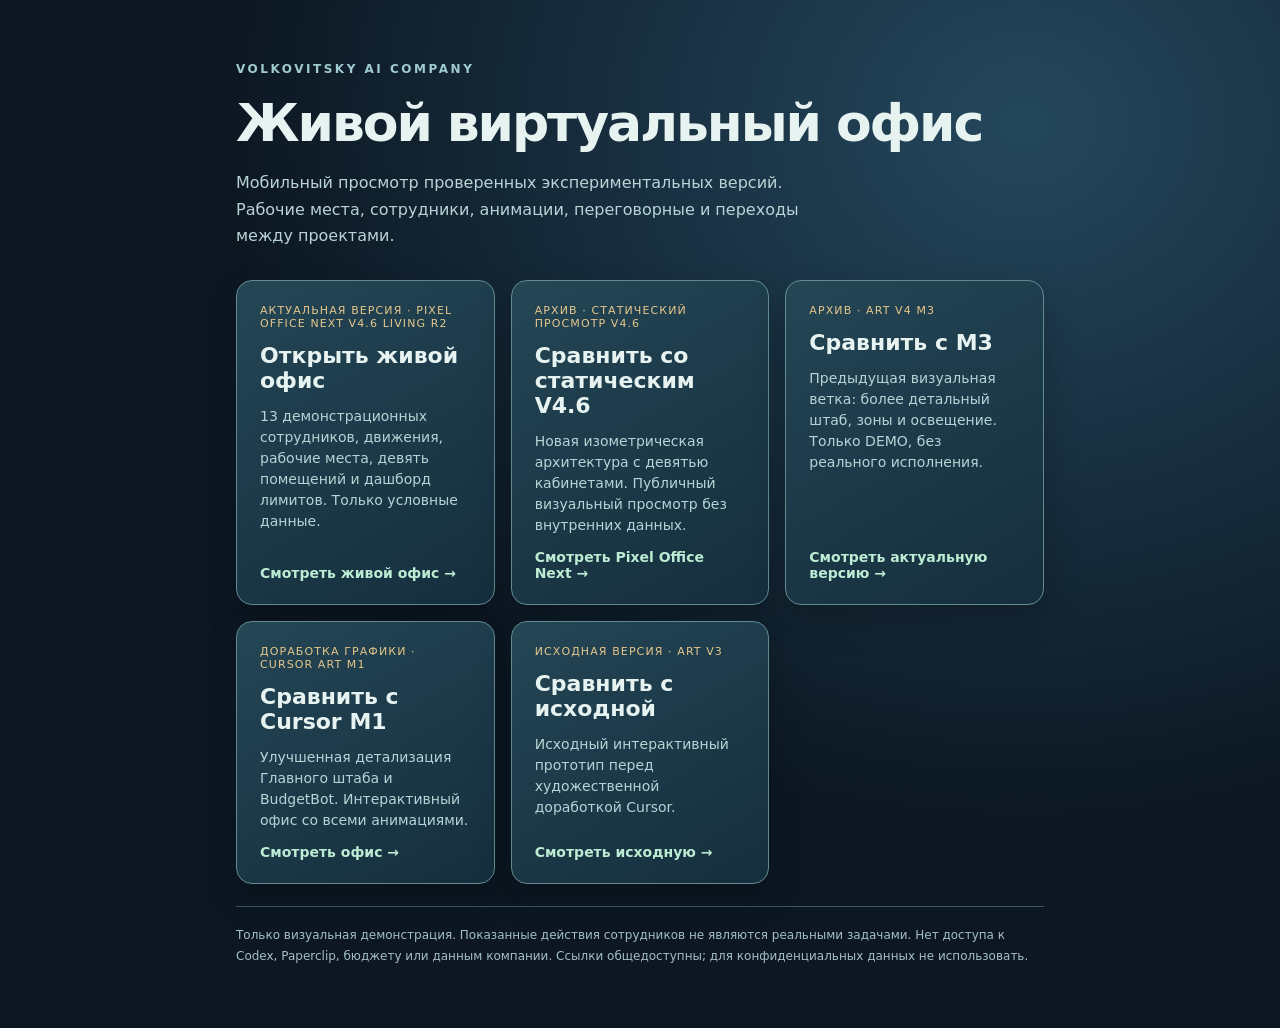
==== index.html @ 5b184249 "fix: publish corrected isometric office labels" ====
<!doctype html>
<html lang="ru"><head><meta charset="utf-8">
<meta name="viewport" content="width=device-width,initial-scale=1,viewport-fit=cover">
<meta name="theme-color" content="#101b26">
<meta name="robots" content="noindex,nofollow,noarchive">
<title>VOLKOVITSKY AI COMPANY — демо виртуального офиса</title>
<style>
:root{color-scheme:dark;font-family:-apple-system,BlinkMacSystemFont,"Segoe UI",system-ui,sans-serif}
*{box-sizing:border-box}
body{margin:0;min-height:100svh;background:radial-gradient(ellipse at 80% 12%,#24475d,transparent 55%),#0c1722;color:#e6f3f1}
main{max-width:850px;margin:auto;padding:clamp(25px,6vw,62px) 21px}
.brand{font-size:12px;letter-spacing:.21em;font-weight:800;color:#a0cbcf}
h1{font-size:clamp(28px,5vw,52px);letter-spacing:-.04em;line-height:1.08;margin:19px 0}
.lead{max-width:620px;color:#bad3d7;line-height:1.65}
.grid{display:grid;grid-template-columns:repeat(auto-fit,minmax(240px,1fr));gap:16px;margin:31px 0 22px}
a.card{display:flex;flex-direction:column;gap:13px;text-decoration:none;color:inherit;
background:linear-gradient(150deg,#244655,#152e3d);border:1px solid #628b91;border-radius:16px;
padding:23px;min-height:213px;box-shadow:0 15px 35px #0003}
a.card:focus-visible,a.card:hover{outline:2px solid #b3ebd3;outline-offset:2px}
.card strong{font-size:22px}.card p{font-size:14px;line-height:1.5;margin:0;color:#b6d4d6;flex:1}
.open{color:#bcecd3;font-weight:800;font-size:14px}
.tag{font-size:11px;color:#e6c68b;text-transform:uppercase;letter-spacing:.1em}
footer{border-top:1px solid #3b5962;padding-top:18px;color:#a4c0c5;font-size:12px;line-height:1.7}
</style></head><body><main>
<div class="brand">VOLKOVITSKY AI COMPANY</div>
<h1>Живой виртуальный офис</h1>
<p class="lead">Мобильный просмотр проверенных экспериментальных версий. Рабочие места, сотрудники, анимации, переговорные и переходы между проектами.</p>
<div class="grid">
<a class="card" href="./next-v46-living-r2/">
<span class="tag">Актуальная версия · Pixel Office Next V4.6 Living R2</span>
<strong>Открыть живой офис</strong>
<p>13 демонстрационных сотрудников, движения, рабочие места, девять помещений и дашборд лимитов. Только условные данные.</p>
<span class="open">Смотреть живой офис →</span>
</a>
<a class="card" href="./next-v46/">
<span class="tag">Архив · статический просмотр V4.6</span>
<strong>Сравнить со статическим V4.6</strong>
<p>Новая изометрическая архитектура с девятью кабинетами. Публичный визуальный просмотр без внутренних данных.</p>
<span class="open">Смотреть Pixel Office Next →</span>
</a>
<a class="card" href="./m3/">
<span class="tag">Архив · ART V4 M3</span>
<strong>Сравнить с M3</strong>
<p>Предыдущая визуальная ветка: более детальный штаб, зоны и освещение. Только DEMO, без реального исполнения.</p>
<span class="open">Смотреть актуальную версию →</span>
</a>
<a class="card" href="./cursor/">
<span class="tag">Доработка графики · Cursor ART M1</span>
<strong>Сравнить с Cursor M1</strong>
<p>Улучшенная детализация Главного штаба и BudgetBot. Интерактивный офис со всеми анимациями.</p>
<span class="open">Смотреть офис →</span>
</a>
<a class="card" href="./v3/">
<span class="tag">Исходная версия · ART V3</span>
<strong>Сравнить с исходной</strong>
<p>Исходный интерактивный прототип перед художественной доработкой Cursor.</p>
<span class="open">Смотреть исходную →</span>
</a>
</div>
<footer>
Только визуальная демонстрация. Показанные действия сотрудников не являются реальными задачами.
Нет доступа к Codex, Paperclip, бюджету или данным компании.
Ссылки общедоступны; для конфиденциальных данных не использовать.
</footer>
</main></body></html>
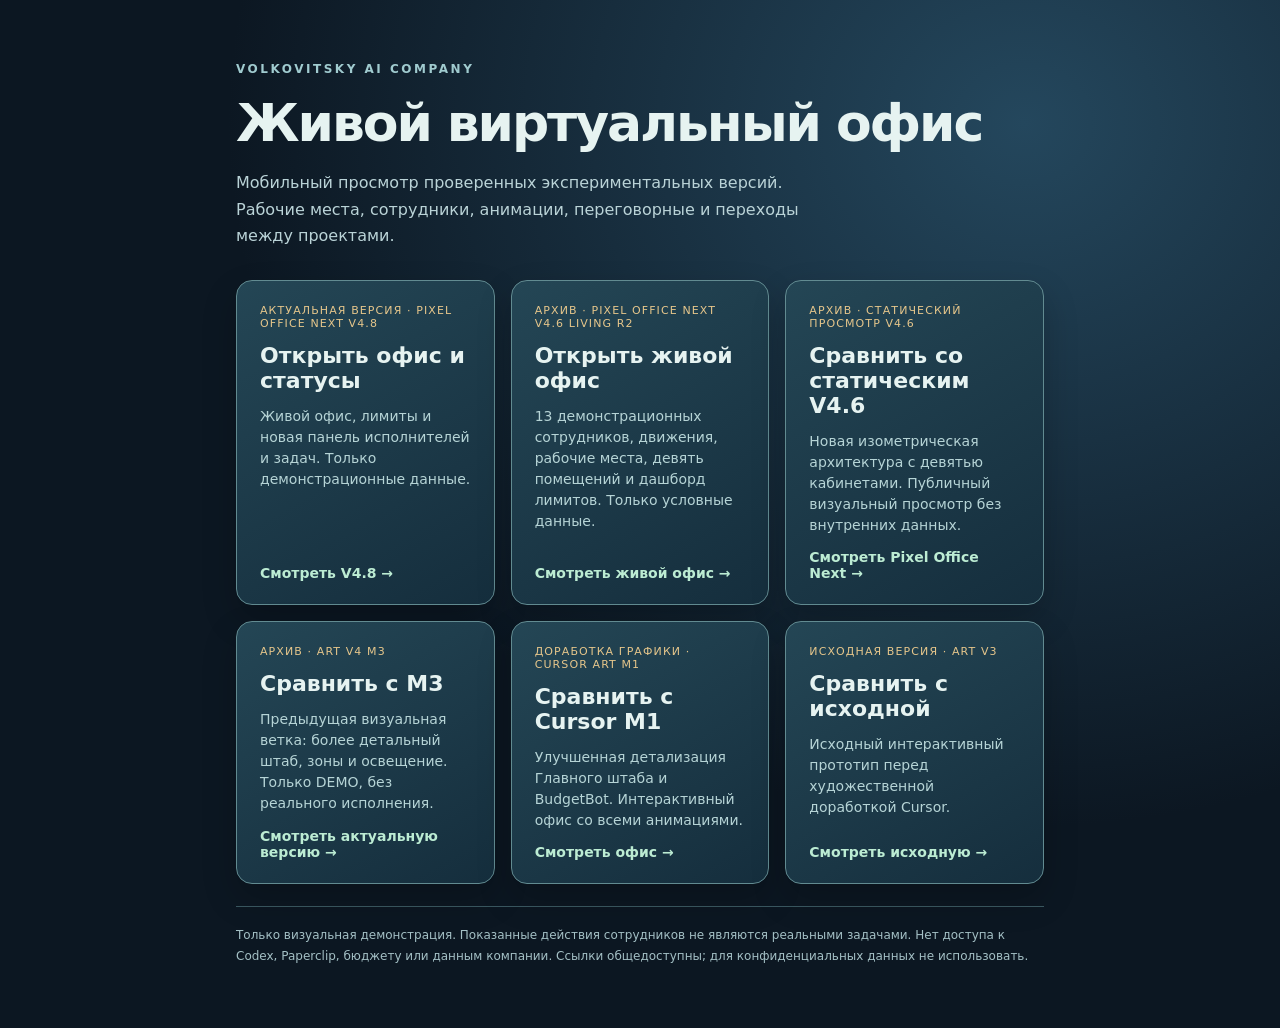
==== commit 0e9b903a: "feat: publish synthetic V4.8 executor dashboard demo" ====
--- a/index.html
+++ b/index.html
@@ -26,8 +26,9 @@
 <h1>Живой виртуальный офис</h1>
 <p class="lead">Мобильный просмотр проверенных экспериментальных версий. Рабочие места, сотрудники, анимации, переговорные и переходы между проектами.</p>
 <div class="grid">
+<a class="card" href="./next-v48-demo/"><span class="tag">Актуальная версия · Pixel Office Next V4.8</span><strong>Открыть офис и статусы</strong><p>Живой офис, лимиты и новая панель исполнителей и задач. Только демонстрационные данные.</p><span class="open">Смотреть V4.8 →</span></a>
 <a class="card" href="./next-v46-living-r2/">
-<span class="tag">Актуальная версия · Pixel Office Next V4.6 Living R2</span>
+<span class="tag">Архив · Pixel Office Next V4.6 Living R2</span>
 <strong>Открыть живой офис</strong>
 <p>13 демонстрационных сотрудников, движения, рабочие места, девять помещений и дашборд лимитов. Только условные данные.</p>
 <span class="open">Смотреть живой офис →</span>
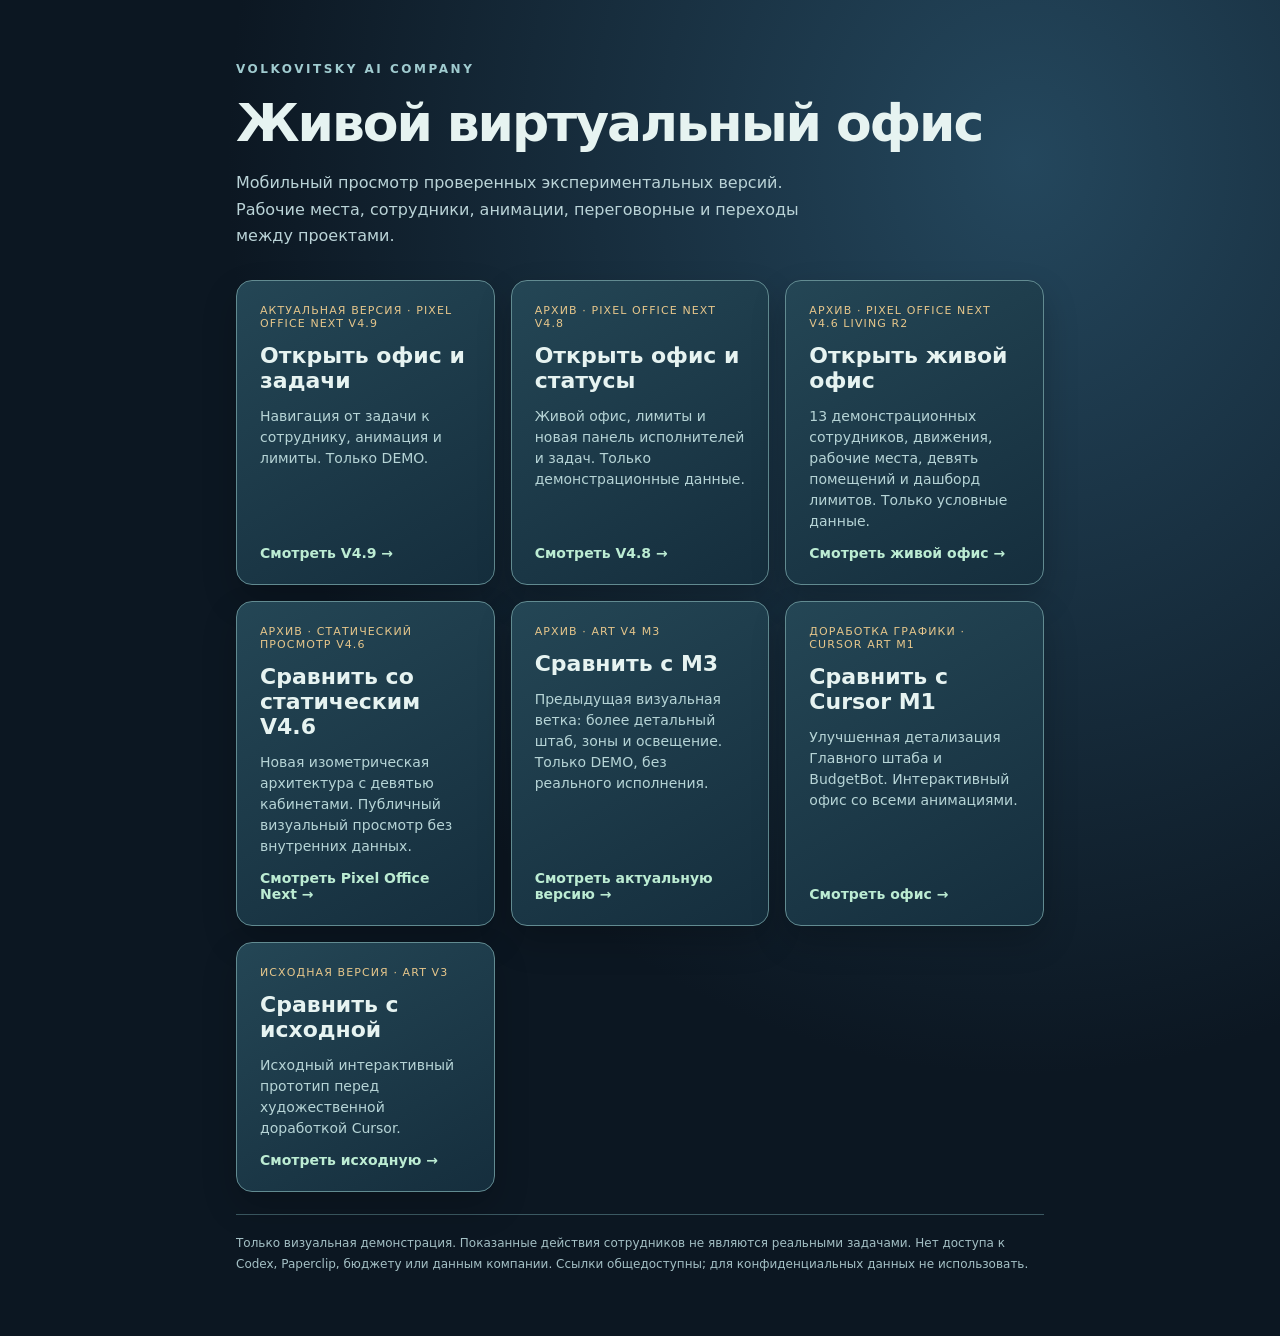
==== commit 976c3dce: "feat: publish V4.9 synthetic assignment navigation demo" ====
--- a/index.html
+++ b/index.html
@@ -25,8 +25,8 @@
 <div class="brand">VOLKOVITSKY AI COMPANY</div>
 <h1>Живой виртуальный офис</h1>
 <p class="lead">Мобильный просмотр проверенных экспериментальных версий. Рабочие места, сотрудники, анимации, переговорные и переходы между проектами.</p>
-<div class="grid">
-<a class="card" href="./next-v48-demo/"><span class="tag">Актуальная версия · Pixel Office Next V4.8</span><strong>Открыть офис и статусы</strong><p>Живой офис, лимиты и новая панель исполнителей и задач. Только демонстрационные данные.</p><span class="open">Смотреть V4.8 →</span></a>
+<div class="grid"><a class="card" href="./next-v49-demo/"><span class="tag">Актуальная версия · Pixel Office Next V4.9</span><strong>Открыть офис и задачи</strong><p>Навигация от задачи к сотруднику, анимация и лимиты. Только DEMO.</p><span class="open">Смотреть V4.9 →</span></a>
+<a class="card" href="./next-v48-demo/"><span class="tag">Архив · Pixel Office Next V4.8</span><strong>Открыть офис и статусы</strong><p>Живой офис, лимиты и новая панель исполнителей и задач. Только демонстрационные данные.</p><span class="open">Смотреть V4.8 →</span></a>
 <a class="card" href="./next-v46-living-r2/">
 <span class="tag">Архив · Pixel Office Next V4.6 Living R2</span>
 <strong>Открыть живой офис</strong>
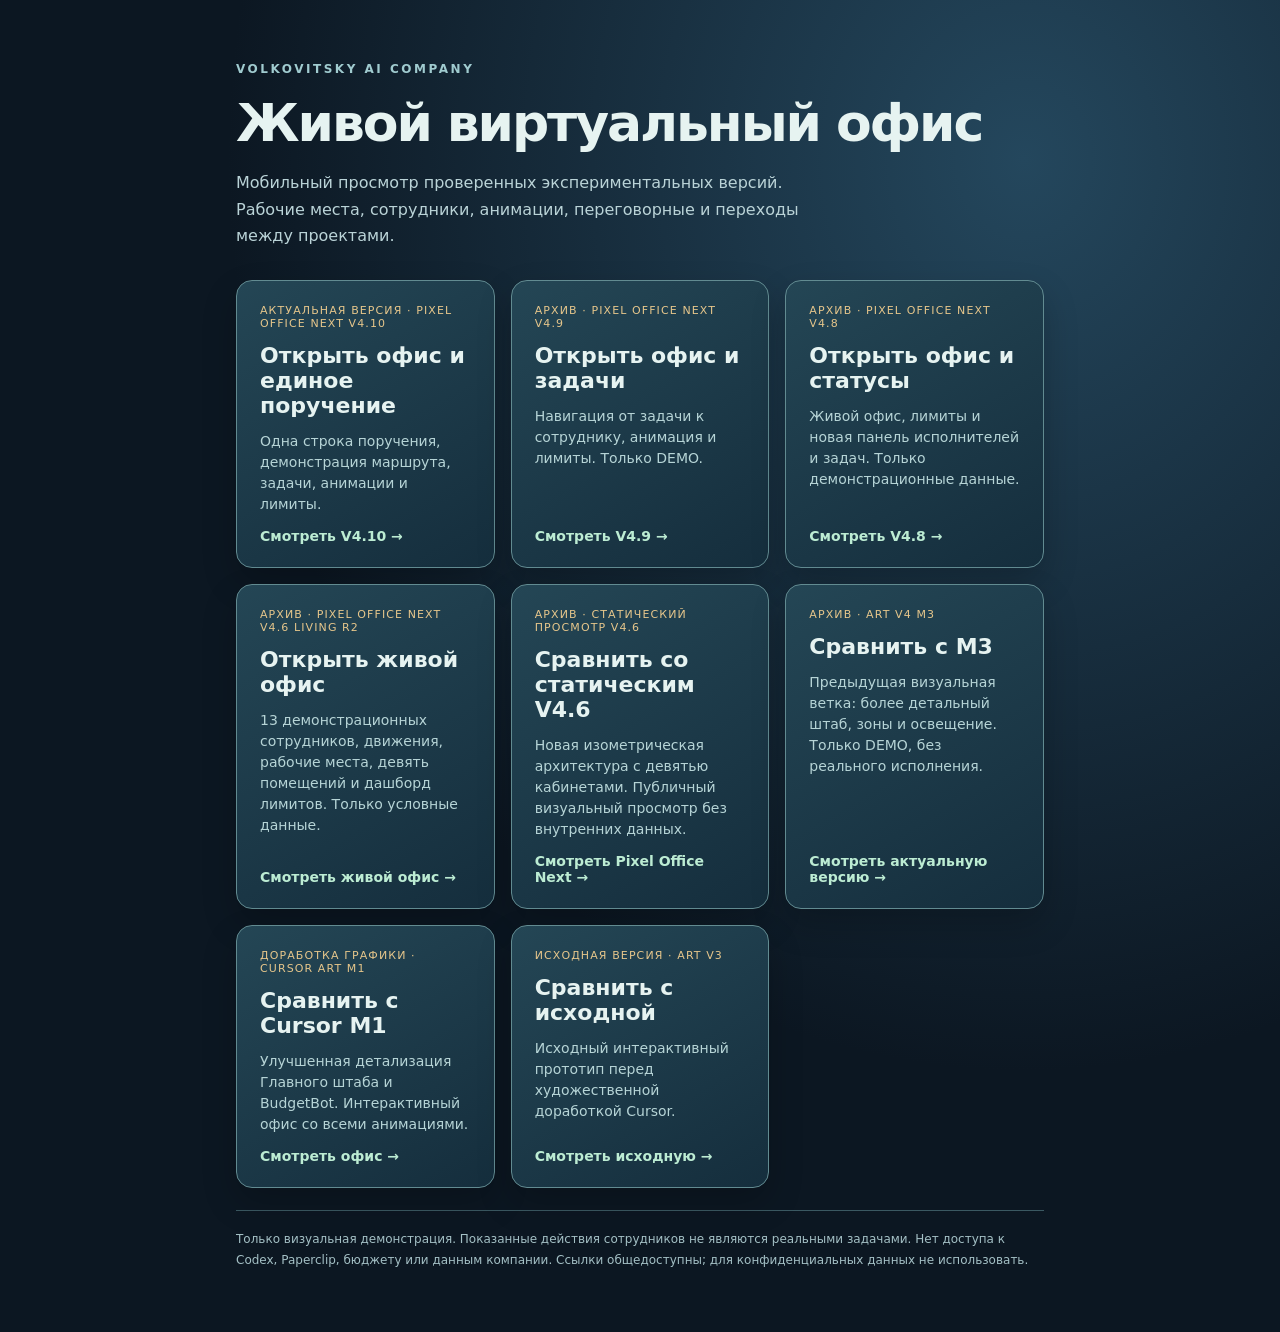
==== commit 6bc4c980: "feat: publish V4.10 single-message intake layout demo" ====
--- a/index.html
+++ b/index.html
@@ -25,7 +25,7 @@
 <div class="brand">VOLKOVITSKY AI COMPANY</div>
 <h1>Живой виртуальный офис</h1>
 <p class="lead">Мобильный просмотр проверенных экспериментальных версий. Рабочие места, сотрудники, анимации, переговорные и переходы между проектами.</p>
-<div class="grid"><a class="card" href="./next-v49-demo/"><span class="tag">Актуальная версия · Pixel Office Next V4.9</span><strong>Открыть офис и задачи</strong><p>Навигация от задачи к сотруднику, анимация и лимиты. Только DEMO.</p><span class="open">Смотреть V4.9 →</span></a>
+<div class="grid"><a class="card" href="./next-v410-demo/"><span class="tag">Актуальная версия · Pixel Office Next V4.10</span><strong>Открыть офис и единое поручение</strong><p>Одна строка поручения, демонстрация маршрута, задачи, анимации и лимиты.</p><span class="open">Смотреть V4.10 →</span></a><a class="card" href="./next-v49-demo/"><span class="tag">Архив · Pixel Office Next V4.9</span><strong>Открыть офис и задачи</strong><p>Навигация от задачи к сотруднику, анимация и лимиты. Только DEMO.</p><span class="open">Смотреть V4.9 →</span></a>
 <a class="card" href="./next-v48-demo/"><span class="tag">Архив · Pixel Office Next V4.8</span><strong>Открыть офис и статусы</strong><p>Живой офис, лимиты и новая панель исполнителей и задач. Только демонстрационные данные.</p><span class="open">Смотреть V4.8 →</span></a>
 <a class="card" href="./next-v46-living-r2/">
 <span class="tag">Архив · Pixel Office Next V4.6 Living R2</span>
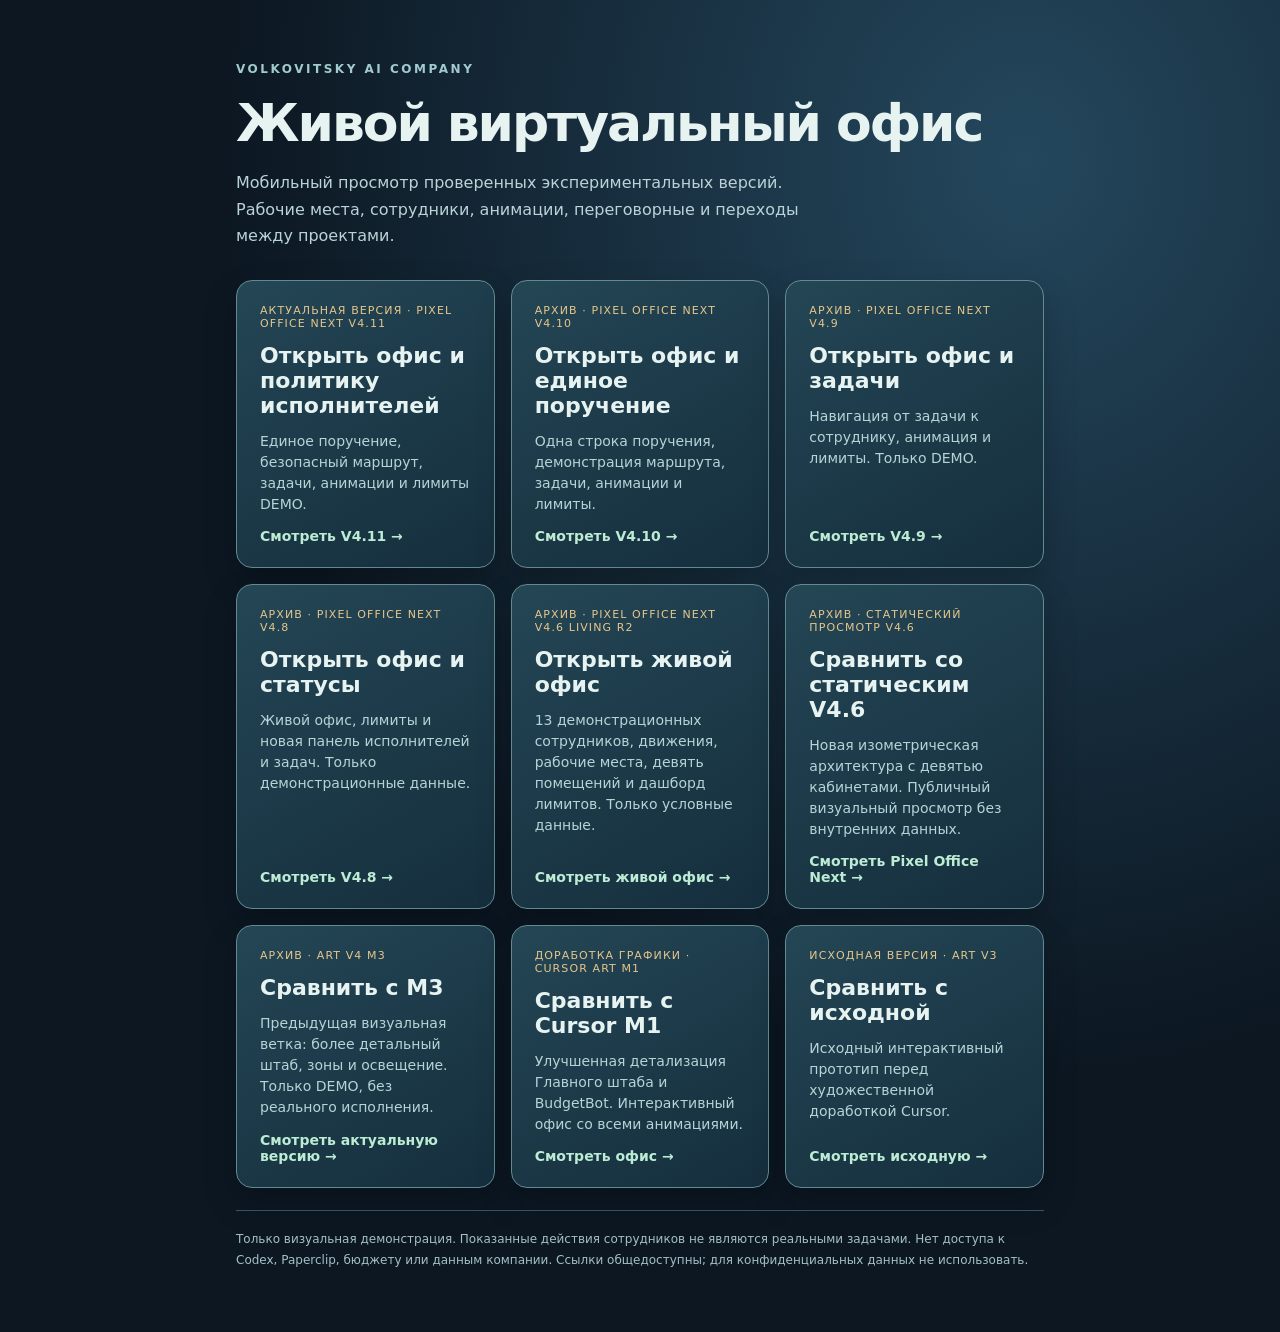
==== commit 96775876: "feat: publish V4.11 executor policy demo" ====
--- a/index.html
+++ b/index.html
@@ -25,7 +25,7 @@
 <div class="brand">VOLKOVITSKY AI COMPANY</div>
 <h1>Живой виртуальный офис</h1>
 <p class="lead">Мобильный просмотр проверенных экспериментальных версий. Рабочие места, сотрудники, анимации, переговорные и переходы между проектами.</p>
-<div class="grid"><a class="card" href="./next-v410-demo/"><span class="tag">Актуальная версия · Pixel Office Next V4.10</span><strong>Открыть офис и единое поручение</strong><p>Одна строка поручения, демонстрация маршрута, задачи, анимации и лимиты.</p><span class="open">Смотреть V4.10 →</span></a><a class="card" href="./next-v49-demo/"><span class="tag">Архив · Pixel Office Next V4.9</span><strong>Открыть офис и задачи</strong><p>Навигация от задачи к сотруднику, анимация и лимиты. Только DEMO.</p><span class="open">Смотреть V4.9 →</span></a>
+<div class="grid"><a class="card" href="./next-v411-demo/"><span class="tag">Актуальная версия · Pixel Office Next V4.11</span><strong>Открыть офис и политику исполнителей</strong><p>Единое поручение, безопасный маршрут, задачи, анимации и лимиты DEMO.</p><span class="open">Смотреть V4.11 →</span></a><a class="card" href="./next-v410-demo/"><span class="tag">Архив · Pixel Office Next V4.10</span><strong>Открыть офис и единое поручение</strong><p>Одна строка поручения, демонстрация маршрута, задачи, анимации и лимиты.</p><span class="open">Смотреть V4.10 →</span></a><a class="card" href="./next-v49-demo/"><span class="tag">Архив · Pixel Office Next V4.9</span><strong>Открыть офис и задачи</strong><p>Навигация от задачи к сотруднику, анимация и лимиты. Только DEMO.</p><span class="open">Смотреть V4.9 →</span></a>
 <a class="card" href="./next-v48-demo/"><span class="tag">Архив · Pixel Office Next V4.8</span><strong>Открыть офис и статусы</strong><p>Живой офис, лимиты и новая панель исполнителей и задач. Только демонстрационные данные.</p><span class="open">Смотреть V4.8 →</span></a>
 <a class="card" href="./next-v46-living-r2/">
 <span class="tag">Архив · Pixel Office Next V4.6 Living R2</span>
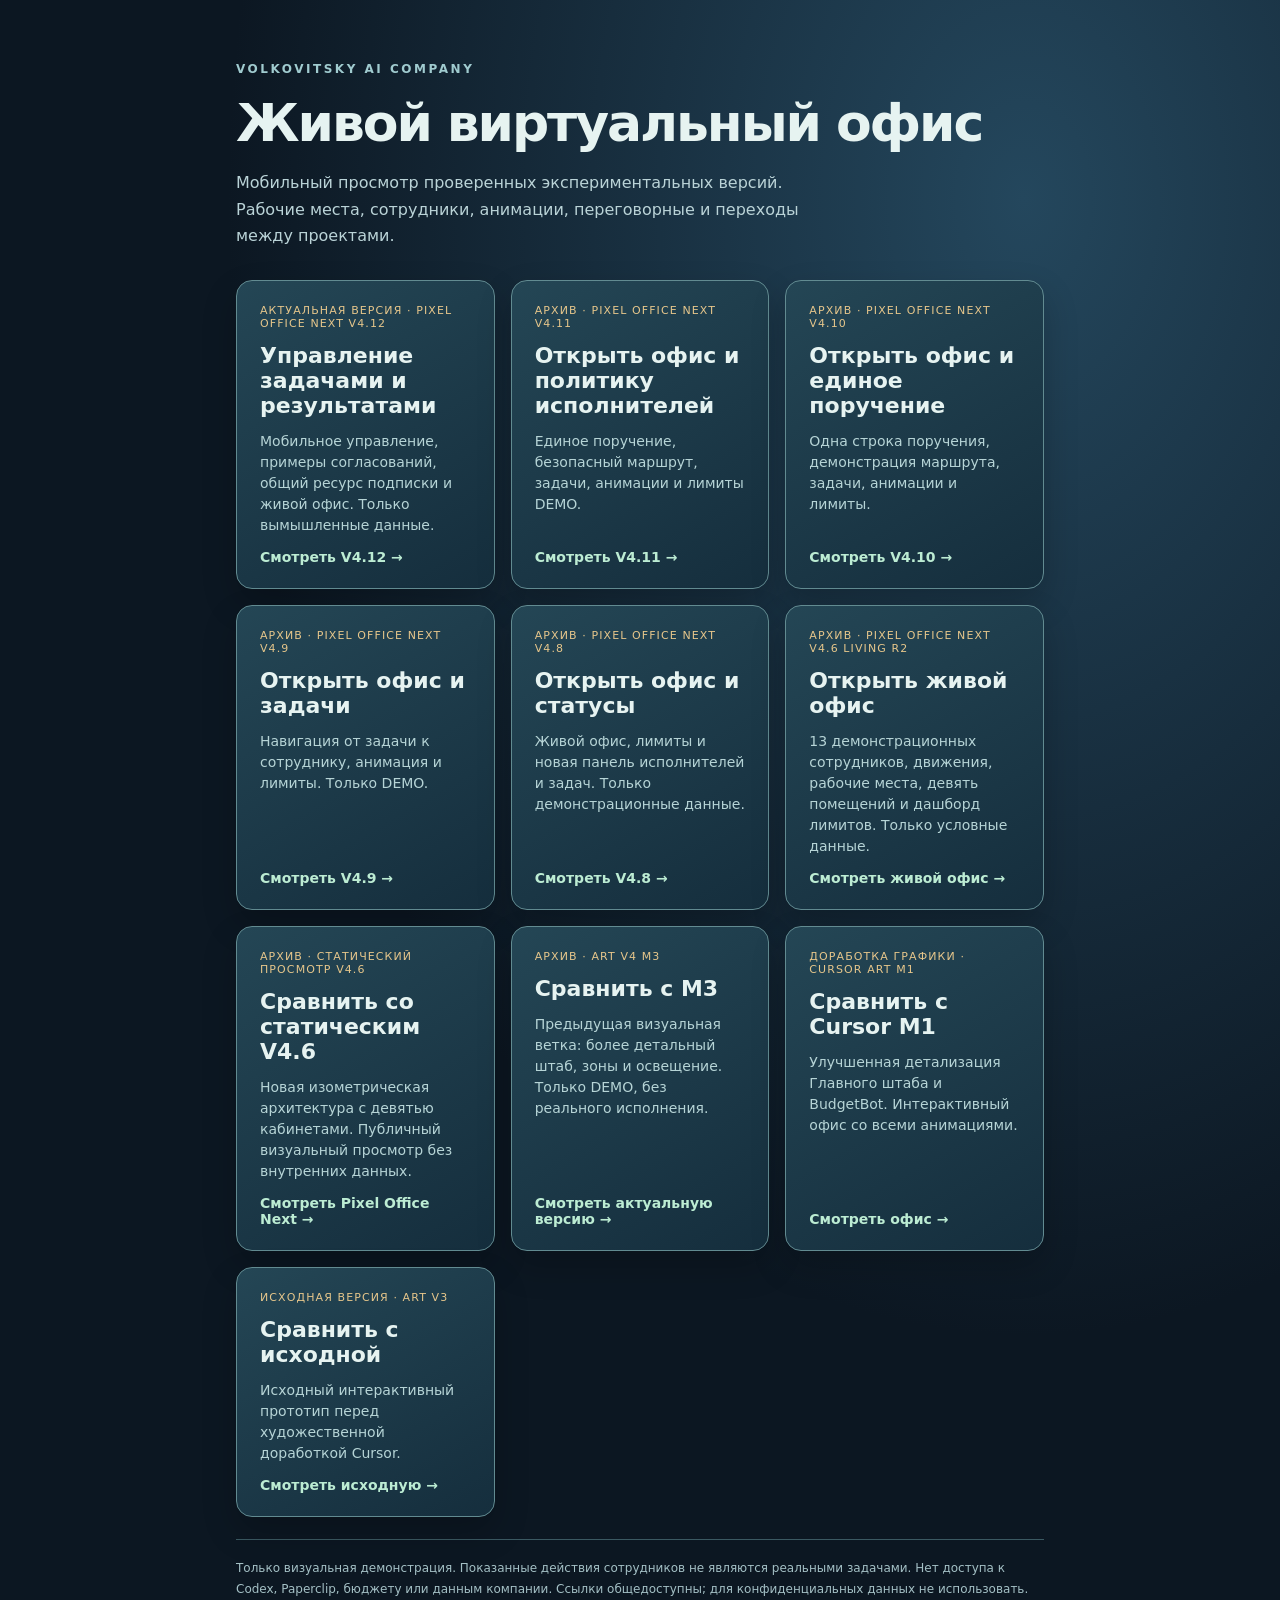
==== commit e4d45946: "Publish fictional V4.12 mobile office and result cards" ====
--- a/index.html
+++ b/index.html
@@ -25,7 +25,7 @@
 <div class="brand">VOLKOVITSKY AI COMPANY</div>
 <h1>Живой виртуальный офис</h1>
 <p class="lead">Мобильный просмотр проверенных экспериментальных версий. Рабочие места, сотрудники, анимации, переговорные и переходы между проектами.</p>
-<div class="grid"><a class="card" href="./next-v411-demo/"><span class="tag">Актуальная версия · Pixel Office Next V4.11</span><strong>Открыть офис и политику исполнителей</strong><p>Единое поручение, безопасный маршрут, задачи, анимации и лимиты DEMO.</p><span class="open">Смотреть V4.11 →</span></a><a class="card" href="./next-v410-demo/"><span class="tag">Архив · Pixel Office Next V4.10</span><strong>Открыть офис и единое поручение</strong><p>Одна строка поручения, демонстрация маршрута, задачи, анимации и лимиты.</p><span class="open">Смотреть V4.10 →</span></a><a class="card" href="./next-v49-demo/"><span class="tag">Архив · Pixel Office Next V4.9</span><strong>Открыть офис и задачи</strong><p>Навигация от задачи к сотруднику, анимация и лимиты. Только DEMO.</p><span class="open">Смотреть V4.9 →</span></a>
+<div class="grid"><a class="card" href="./next-v412-demo/"><span class="tag">Актуальная версия · Pixel Office Next V4.12</span><strong>Управление задачами и результатами</strong><p>Мобильное управление, примеры согласований, общий ресурс подписки и живой офис. Только вымышленные данные.</p><span class="open">Смотреть V4.12 →</span></a><a class="card" href="./next-v411-demo/"><span class="tag">Архив · Pixel Office Next V4.11</span><strong>Открыть офис и политику исполнителей</strong><p>Единое поручение, безопасный маршрут, задачи, анимации и лимиты DEMO.</p><span class="open">Смотреть V4.11 →</span></a><a class="card" href="./next-v410-demo/"><span class="tag">Архив · Pixel Office Next V4.10</span><strong>Открыть офис и единое поручение</strong><p>Одна строка поручения, демонстрация маршрута, задачи, анимации и лимиты.</p><span class="open">Смотреть V4.10 →</span></a><a class="card" href="./next-v49-demo/"><span class="tag">Архив · Pixel Office Next V4.9</span><strong>Открыть офис и задачи</strong><p>Навигация от задачи к сотруднику, анимация и лимиты. Только DEMO.</p><span class="open">Смотреть V4.9 →</span></a>
 <a class="card" href="./next-v48-demo/"><span class="tag">Архив · Pixel Office Next V4.8</span><strong>Открыть офис и статусы</strong><p>Живой офис, лимиты и новая панель исполнителей и задач. Только демонстрационные данные.</p><span class="open">Смотреть V4.8 →</span></a>
 <a class="card" href="./next-v46-living-r2/">
 <span class="tag">Архив · Pixel Office Next V4.6 Living R2</span>
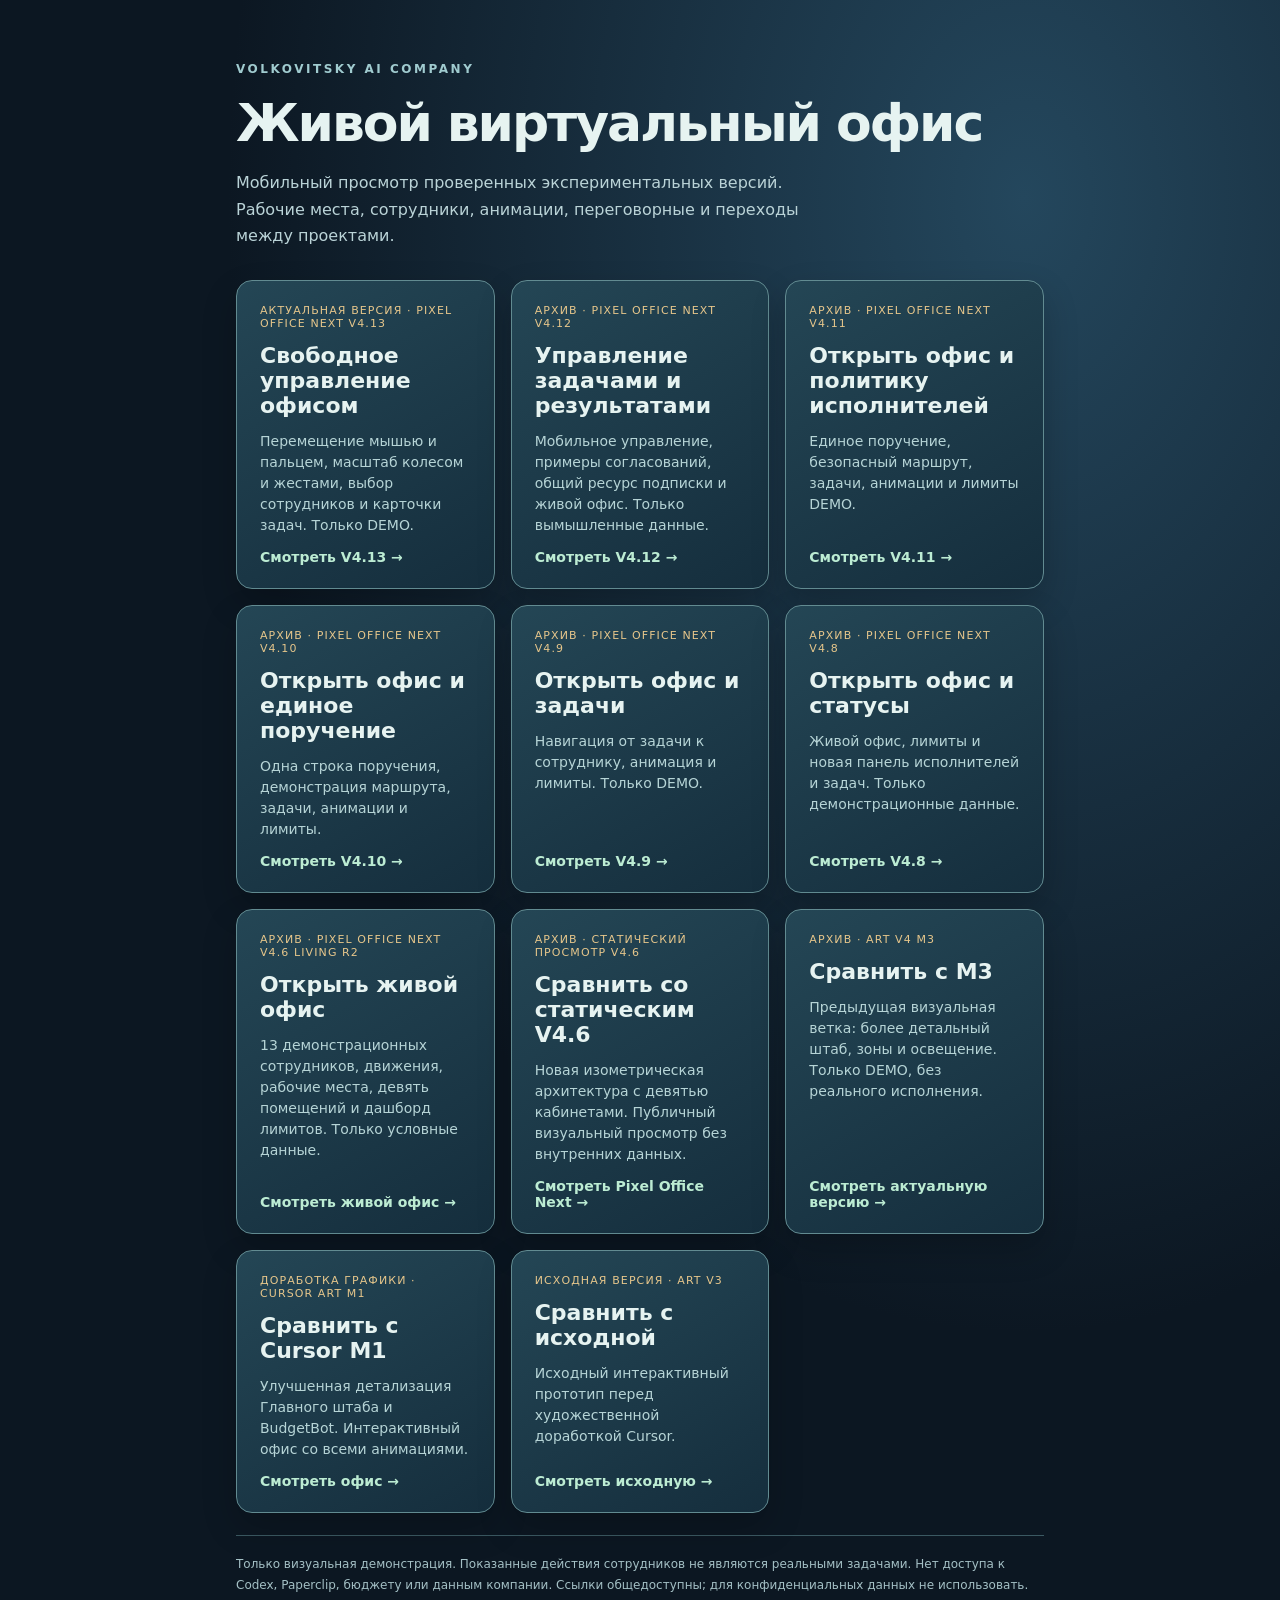
==== commit c256a894: "Publish fictional V4.13 with mouse and touch camera navigation" ====
--- a/index.html
+++ b/index.html
@@ -25,7 +25,7 @@
 <div class="brand">VOLKOVITSKY AI COMPANY</div>
 <h1>Живой виртуальный офис</h1>
 <p class="lead">Мобильный просмотр проверенных экспериментальных версий. Рабочие места, сотрудники, анимации, переговорные и переходы между проектами.</p>
-<div class="grid"><a class="card" href="./next-v412-demo/"><span class="tag">Актуальная версия · Pixel Office Next V4.12</span><strong>Управление задачами и результатами</strong><p>Мобильное управление, примеры согласований, общий ресурс подписки и живой офис. Только вымышленные данные.</p><span class="open">Смотреть V4.12 →</span></a><a class="card" href="./next-v411-demo/"><span class="tag">Архив · Pixel Office Next V4.11</span><strong>Открыть офис и политику исполнителей</strong><p>Единое поручение, безопасный маршрут, задачи, анимации и лимиты DEMO.</p><span class="open">Смотреть V4.11 →</span></a><a class="card" href="./next-v410-demo/"><span class="tag">Архив · Pixel Office Next V4.10</span><strong>Открыть офис и единое поручение</strong><p>Одна строка поручения, демонстрация маршрута, задачи, анимации и лимиты.</p><span class="open">Смотреть V4.10 →</span></a><a class="card" href="./next-v49-demo/"><span class="tag">Архив · Pixel Office Next V4.9</span><strong>Открыть офис и задачи</strong><p>Навигация от задачи к сотруднику, анимация и лимиты. Только DEMO.</p><span class="open">Смотреть V4.9 →</span></a>
+<div class="grid"><a class="card" href="./next-v413-demo/"><span class="tag">Актуальная версия · Pixel Office Next V4.13</span><strong>Свободное управление офисом</strong><p>Перемещение мышью и пальцем, масштаб колесом и жестами, выбор сотрудников и карточки задач. Только DEMO.</p><span class="open">Смотреть V4.13 →</span></a><a class="card" href="./next-v412-demo/"><span class="tag">Архив · Pixel Office Next V4.12</span><strong>Управление задачами и результатами</strong><p>Мобильное управление, примеры согласований, общий ресурс подписки и живой офис. Только вымышленные данные.</p><span class="open">Смотреть V4.12 →</span></a><a class="card" href="./next-v411-demo/"><span class="tag">Архив · Pixel Office Next V4.11</span><strong>Открыть офис и политику исполнителей</strong><p>Единое поручение, безопасный маршрут, задачи, анимации и лимиты DEMO.</p><span class="open">Смотреть V4.11 →</span></a><a class="card" href="./next-v410-demo/"><span class="tag">Архив · Pixel Office Next V4.10</span><strong>Открыть офис и единое поручение</strong><p>Одна строка поручения, демонстрация маршрута, задачи, анимации и лимиты.</p><span class="open">Смотреть V4.10 →</span></a><a class="card" href="./next-v49-demo/"><span class="tag">Архив · Pixel Office Next V4.9</span><strong>Открыть офис и задачи</strong><p>Навигация от задачи к сотруднику, анимация и лимиты. Только DEMO.</p><span class="open">Смотреть V4.9 →</span></a>
 <a class="card" href="./next-v48-demo/"><span class="tag">Архив · Pixel Office Next V4.8</span><strong>Открыть офис и статусы</strong><p>Живой офис, лимиты и новая панель исполнителей и задач. Только демонстрационные данные.</p><span class="open">Смотреть V4.8 →</span></a>
 <a class="card" href="./next-v46-living-r2/">
 <span class="tag">Архив · Pixel Office Next V4.6 Living R2</span>
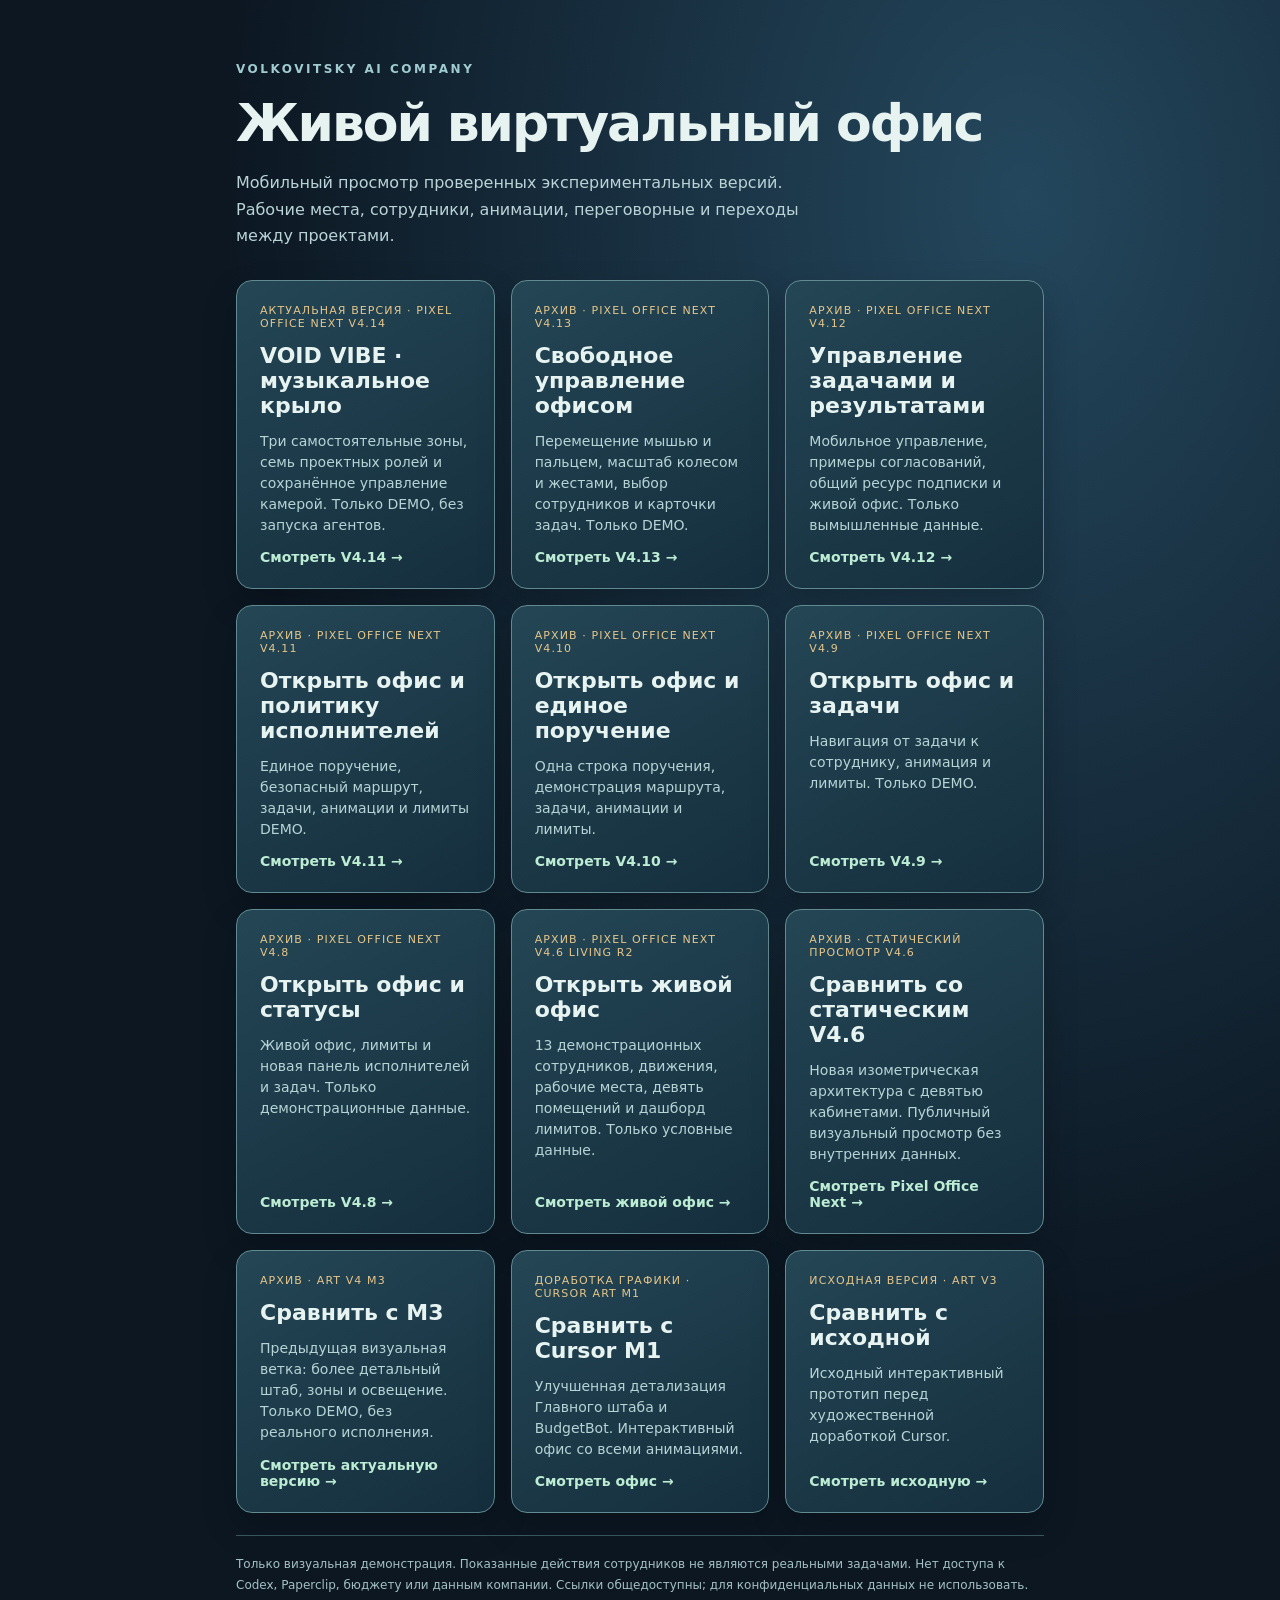
==== commit 548c3831: "demo: publish fictional VOID VIBE musical wing V4.14" ====
--- a/index.html
+++ b/index.html
@@ -25,7 +25,7 @@
 <div class="brand">VOLKOVITSKY AI COMPANY</div>
 <h1>Живой виртуальный офис</h1>
 <p class="lead">Мобильный просмотр проверенных экспериментальных версий. Рабочие места, сотрудники, анимации, переговорные и переходы между проектами.</p>
-<div class="grid"><a class="card" href="./next-v413-demo/"><span class="tag">Актуальная версия · Pixel Office Next V4.13</span><strong>Свободное управление офисом</strong><p>Перемещение мышью и пальцем, масштаб колесом и жестами, выбор сотрудников и карточки задач. Только DEMO.</p><span class="open">Смотреть V4.13 →</span></a><a class="card" href="./next-v412-demo/"><span class="tag">Архив · Pixel Office Next V4.12</span><strong>Управление задачами и результатами</strong><p>Мобильное управление, примеры согласований, общий ресурс подписки и живой офис. Только вымышленные данные.</p><span class="open">Смотреть V4.12 →</span></a><a class="card" href="./next-v411-demo/"><span class="tag">Архив · Pixel Office Next V4.11</span><strong>Открыть офис и политику исполнителей</strong><p>Единое поручение, безопасный маршрут, задачи, анимации и лимиты DEMO.</p><span class="open">Смотреть V4.11 →</span></a><a class="card" href="./next-v410-demo/"><span class="tag">Архив · Pixel Office Next V4.10</span><strong>Открыть офис и единое поручение</strong><p>Одна строка поручения, демонстрация маршрута, задачи, анимации и лимиты.</p><span class="open">Смотреть V4.10 →</span></a><a class="card" href="./next-v49-demo/"><span class="tag">Архив · Pixel Office Next V4.9</span><strong>Открыть офис и задачи</strong><p>Навигация от задачи к сотруднику, анимация и лимиты. Только DEMO.</p><span class="open">Смотреть V4.9 →</span></a>
+<div class="grid"><a class="card" href="./next-v414-demo/"><span class="tag">Актуальная версия · Pixel Office Next V4.14</span><strong>VOID VIBE · музыкальное крыло</strong><p>Три самостоятельные зоны, семь проектных ролей и сохранённое управление камерой. Только DEMO, без запуска агентов.</p><span class="open">Смотреть V4.14 →</span></a><a class="card" href="./next-v413-demo/"><span class="tag">Архив · Pixel Office Next V4.13</span><strong>Свободное управление офисом</strong><p>Перемещение мышью и пальцем, масштаб колесом и жестами, выбор сотрудников и карточки задач. Только DEMO.</p><span class="open">Смотреть V4.13 →</span></a><a class="card" href="./next-v412-demo/"><span class="tag">Архив · Pixel Office Next V4.12</span><strong>Управление задачами и результатами</strong><p>Мобильное управление, примеры согласований, общий ресурс подписки и живой офис. Только вымышленные данные.</p><span class="open">Смотреть V4.12 →</span></a><a class="card" href="./next-v411-demo/"><span class="tag">Архив · Pixel Office Next V4.11</span><strong>Открыть офис и политику исполнителей</strong><p>Единое поручение, безопасный маршрут, задачи, анимации и лимиты DEMO.</p><span class="open">Смотреть V4.11 →</span></a><a class="card" href="./next-v410-demo/"><span class="tag">Архив · Pixel Office Next V4.10</span><strong>Открыть офис и единое поручение</strong><p>Одна строка поручения, демонстрация маршрута, задачи, анимации и лимиты.</p><span class="open">Смотреть V4.10 →</span></a><a class="card" href="./next-v49-demo/"><span class="tag">Архив · Pixel Office Next V4.9</span><strong>Открыть офис и задачи</strong><p>Навигация от задачи к сотруднику, анимация и лимиты. Только DEMO.</p><span class="open">Смотреть V4.9 →</span></a>
 <a class="card" href="./next-v48-demo/"><span class="tag">Архив · Pixel Office Next V4.8</span><strong>Открыть офис и статусы</strong><p>Живой офис, лимиты и новая панель исполнителей и задач. Только демонстрационные данные.</p><span class="open">Смотреть V4.8 →</span></a>
 <a class="card" href="./next-v46-living-r2/">
 <span class="tag">Архив · Pixel Office Next V4.6 Living R2</span>
